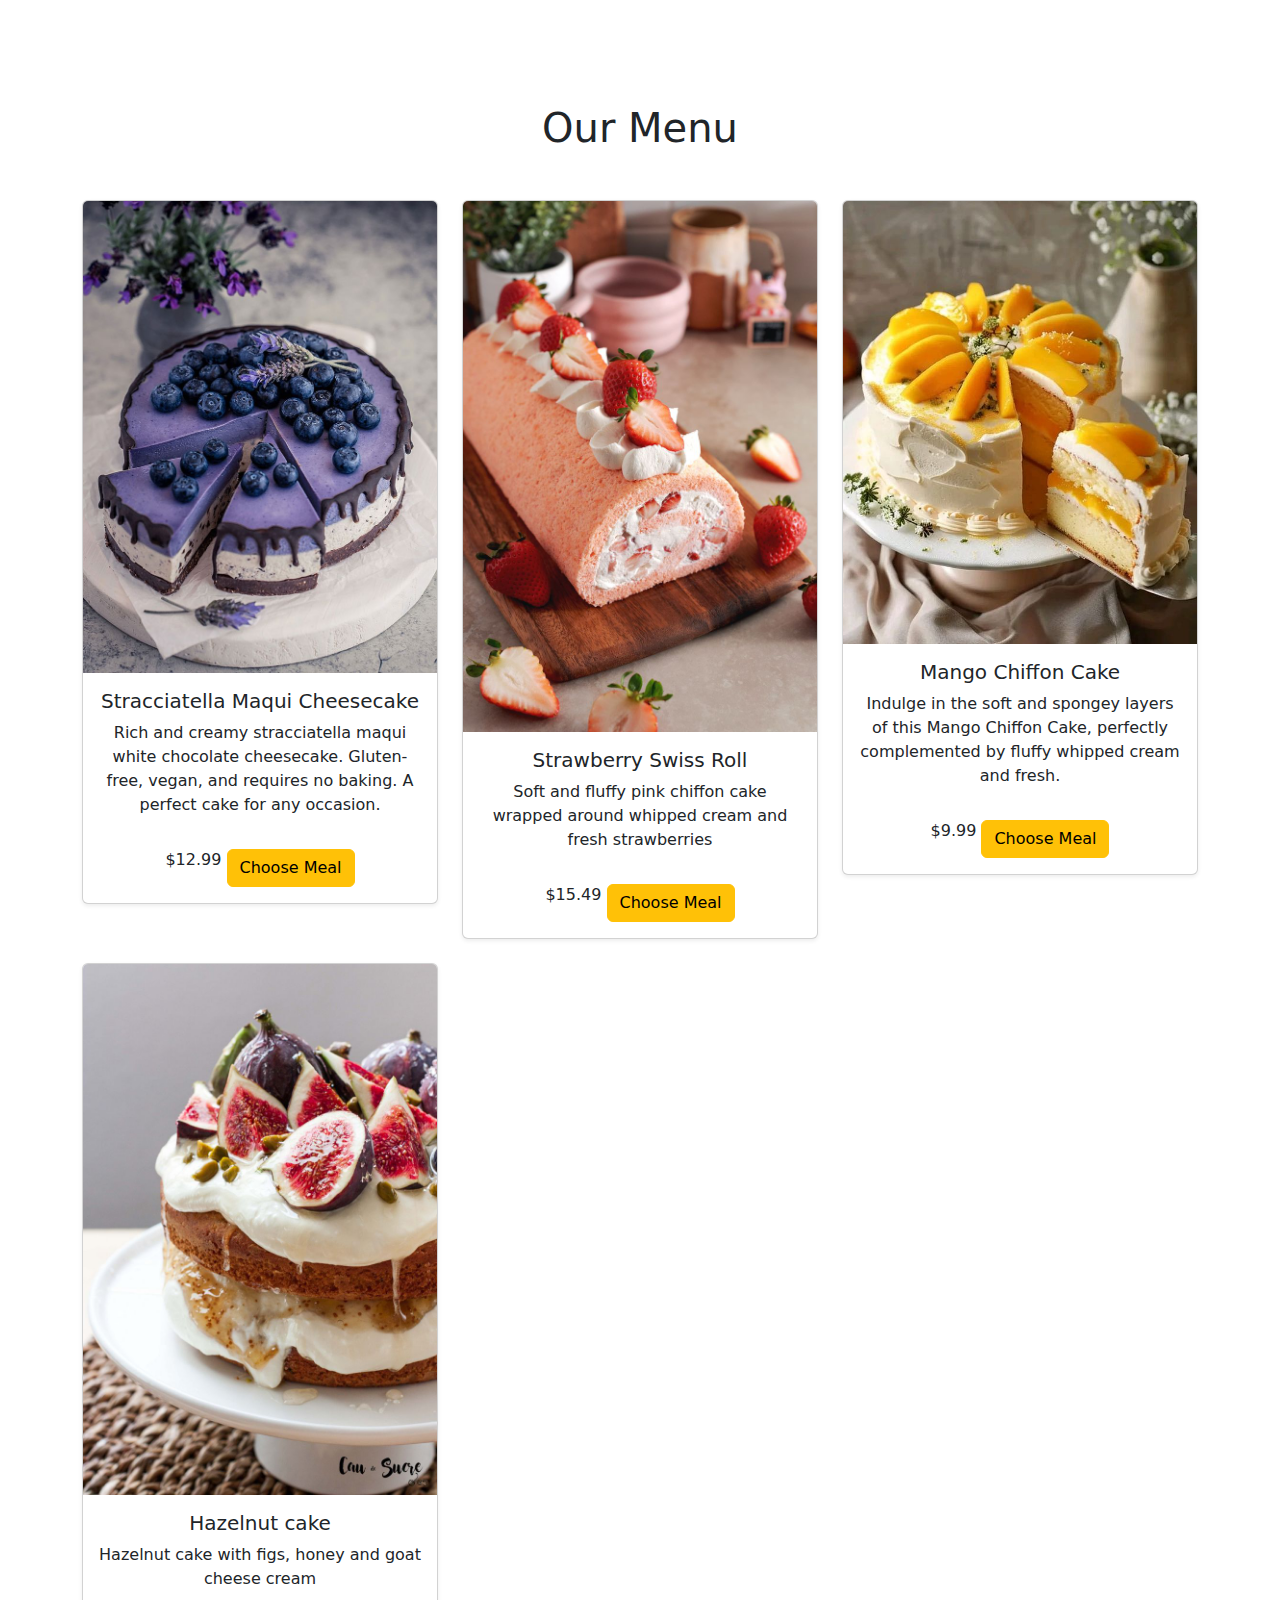
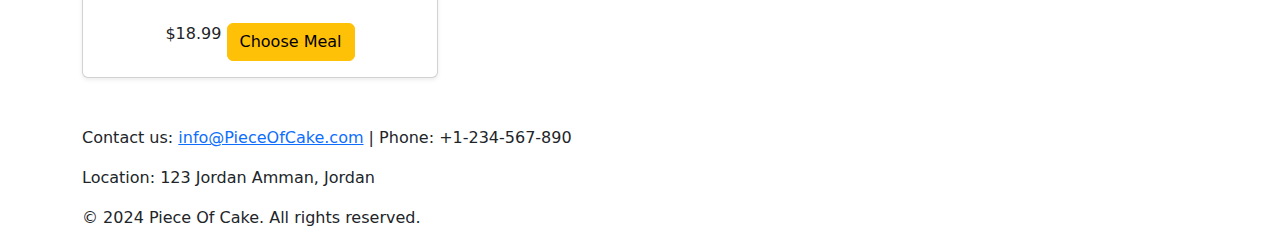
==== menu.HTML @ ee9a26aa "first commit" ====
<!DOCTYPE html>
<html lang="en">
<head>
    <meta charset="UTF-8">
    <meta name="viewport" content="width=device-width, initial-scale=1.0">
    <title>Restaurant Menu</title>
    <link href="https://cdn.jsdelivr.net/npm/bootstrap@5.3.0-alpha3/dist/css/bootstrap.min.css" rel="stylesheet">
    <link rel="stylesheet" href="./style.css">
    <link rel="stylesheet" href="./menu.css">
</head>
<body>
    <nav class="navbar navbar-expand-lg navbar-dark">
        <div class="container-fluid">
            <a class="navbar-brand" href="./index.html">Piece Of Cake</a>
            <button class="navbar-toggler" type="button" data-bs-toggle="collapse" data-bs-target="#navbarNav" aria-controls="navbarNav" aria-expanded="false" aria-label="Toggle navigation">
                <span class="navbar-toggler-icon"></span>
            </button>
            <div class="collapse navbar-collapse" id="navbarNav">
                <ul class="navbar-nav ms-auto">
                    <li class="nav-item">
                        <a class="nav-link" href="./index.html">Home</a>
                    </li>
                    <li class="nav-item">
                        <a class="nav-link" href="./menu.HTML">Menu</a>
                    </li>
                    <li class="nav-item">
                        <a class="nav-link" href="./contact.HTML">Contact</a>
                    </li>
                </ul>
            </div>
        </div>
    </nav>

    <section class="menu-section py-5">
        <div class="container">
            <h1 class="text-center mb-5">Our Menu</h1>

            <div class="row g-4">
                <div class="col-md-4">
                    <div class="card shadow-sm">
                        <img src="./blu.jpg" class="card-img-top" alt="Delicious Pasta">
                        <div class="card-body text-center">
                            <h5 class="card-title">Stracciatella Maqui Cheesecake</h5>
                            <p class="card-text">Rich and creamy stracciatella maqui white chocolate cheesecake. Gluten-free, vegan, and requires no baking. A perfect cake for any occasion.</p>
                            <span class="price">$12.99</span>
                            <button class="btn btn-warning mt-3">Choose Meal</button>
                        </div>
                    </div>
                </div>

                <div class="col-md-4">
                    <div class="card shadow-sm">
                        <img src="./strw.jpg" class="card-img-top" alt="Grilled Chicken">
                        <div class="card-body text-center">
                            <h5 class="card-title">Strawberry Swiss Roll</h5>
                            <p class="card-text">Soft and fluffy pink chiffon cake wrapped around whipped cream and fresh strawberries</p>
                            <span class="price">$15.49</span>
                            <button class="btn btn-warning mt-3">Choose Meal</button>
                        </div>
                    </div>
                </div>

                <div class="col-md-4">
                    <div class="card shadow-sm">
                        <img src="./mango.jpg" class="card-img-top" alt="Veggie Salad">
                        <div class="card-body text-center">
                            <h5 class="card-title">
                                Mango Chiffon Cake</h5>
                            <p class="card-text">Indulge in the soft and spongey layers of this Mango Chiffon Cake, perfectly complemented by fluffy whipped cream and fresh.</p>
                            <span class="price">$9.99</span>
                            <button class="btn btn-warning mt-3">Choose Meal</button>
                        </div>
                    </div>
                </div>

                <div class="col-md-4">
                    <div class="card shadow-sm">
                        <img src="./hazel.jpg" class="card-img-top" alt="Steak with Fries">
                        <div class="card-body text-center">
                            <h5 class="card-title">Hazelnut cake</h5>
                            <p class="card-text">
                                Hazelnut cake with figs, honey and goat cheese cream
                                </p>
                            <span class="price">$18.99</span>
                            <button class="btn btn-warning mt-3">Choose Meal</button>
                        </div>
                    </div>
                </div>
            </div>
        </div>
    </section>

    <footer>
        <div class="container">
            <p>Contact us: <a href="mailto:info@PieceOfCake.com">info@PieceOfCake.com</a> | Phone: +1-234-567-890</p>
            <p>Location: 123 Jordan Amman, Jordan</p>
            <p>&copy; 2024 Piece Of Cake. All rights reserved.</p>
        </div>
    </footer>

    <script src="https://cdn.jsdelivr.net/npm/bootstrap@5.3.0-alpha3/dist/js/bootstrap.bundle.min.js"></script>
<script> 

 
const prices = document.querySelectorAll('.price');
prices.forEach(price => {
    price.addEventListener('mouseover', function() {
        price.style.fontSize = '1.5rem'; 
    });

    price.addEventListener('mouseout', function() {
        price.style.fontSize = '1.2rem'; 
    });
});

const buttons = document.querySelectorAll('.btn');
buttons.forEach(button => {
    button.addEventListener('click', function() {
        const card = button.closest('.card');
        const img = card.querySelector('.card-img-top');
        img.src = './change.jpg'; 
    });
});

</script>

</body>
</html>
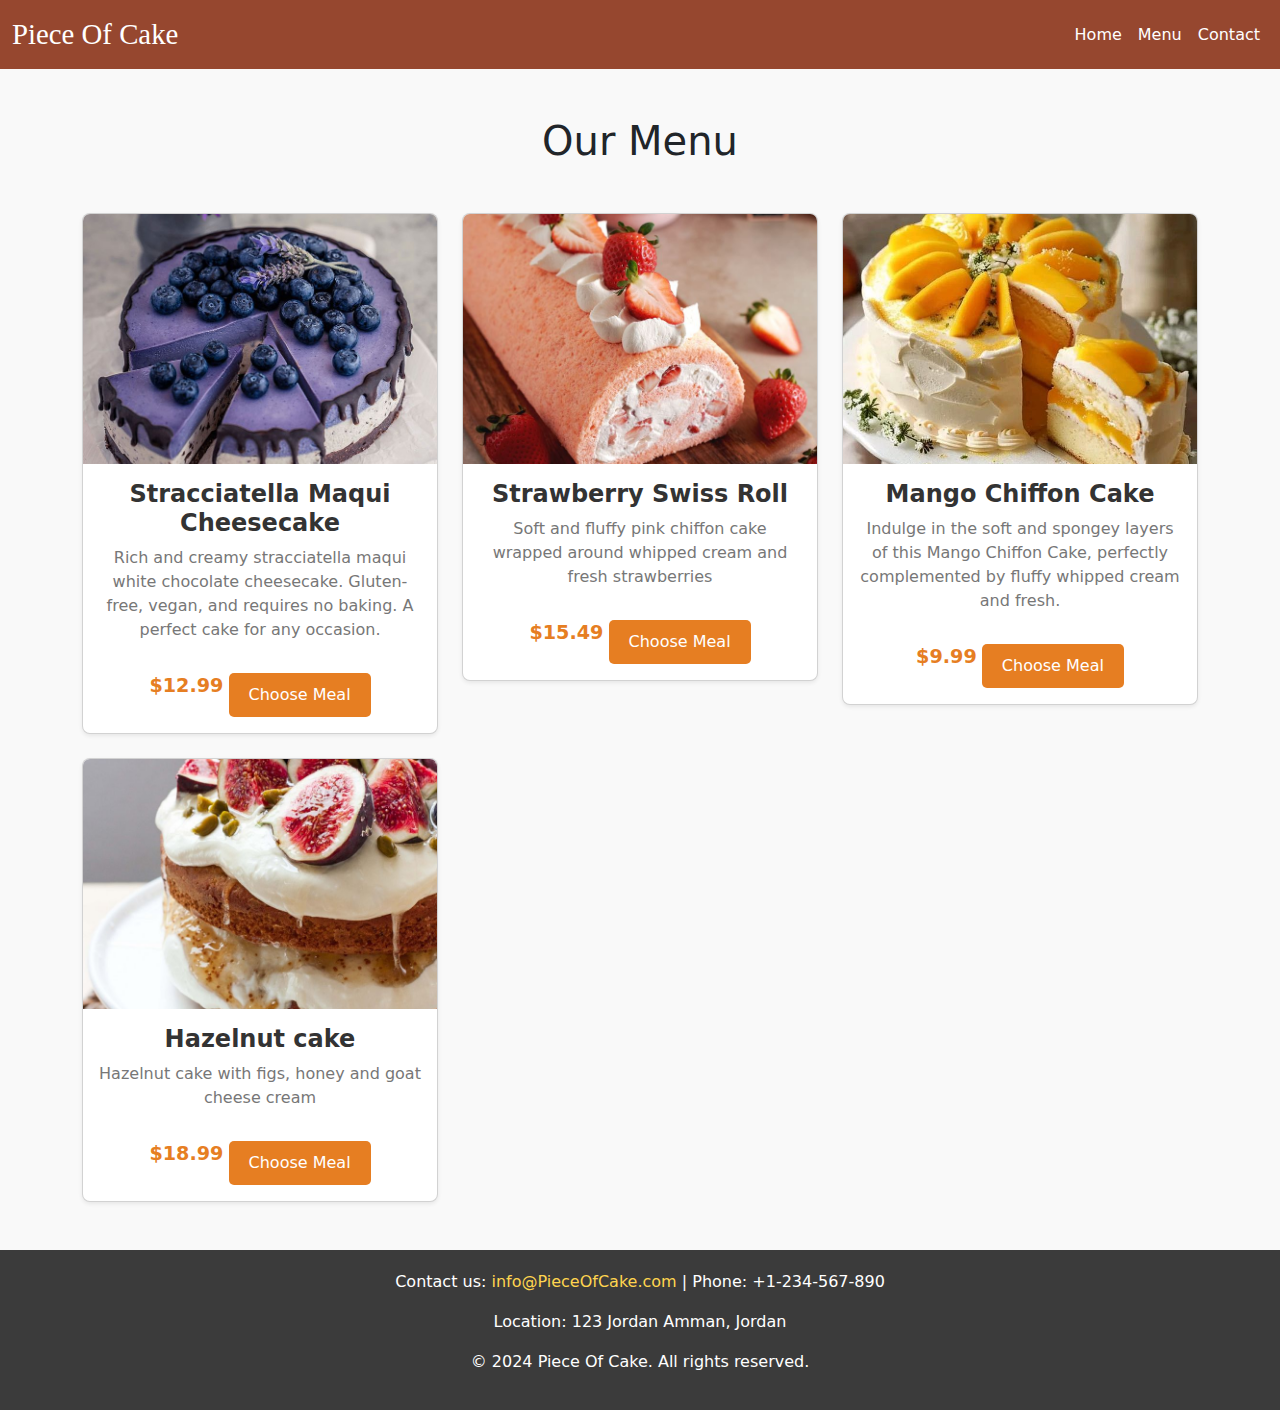
==== commit 1cf51317: "Update menu.HTML" ====
--- a/menu.HTML
+++ b/menu.HTML
@@ -5,7 +5,7 @@
     <meta name="viewport" content="width=device-width, initial-scale=1.0">
     <title>Restaurant Menu</title>
     <link href="https://cdn.jsdelivr.net/npm/bootstrap@5.3.0-alpha3/dist/css/bootstrap.min.css" rel="stylesheet">
-    <link rel="stylesheet" href="./style.css">
+    <link rel="stylesheet" href="./style.Css">
     <link rel="stylesheet" href="./menu.css">
 </head>
 <body>
--- a/style.Css
+++ b/style.Css
@@ -0,0 +1,130 @@
+.navbar {
+    background-color: #8e391fed; 
+}
+.navbar-brand {
+    font-family: 'Georgia', serif;
+    font-size: 1.8rem;
+    color: #fff;
+}
+.navbar-nav .nav-link {
+    color: #fff;
+    font-size: 1rem;
+}
+.navbar-nav .nav-link:hover {
+    color: #ffd54f;
+}
+.navbar-toggler-icon {
+    background-image: url("data:image/svg+xml,%3csvg xmlns='http://www.w3.org/2000/svg' viewBox='0 0 30 30'%3e%3cpath stroke='rgba%28255, 255, 255, 0.5%29' stroke-width='2' d='M4 7h22M4 15h22M4 23h22'/%3e%3c/svg%3e");
+}
+footer {
+    background-color: #333333f5;
+    color: #fff;
+    padding: 20px 0;
+    text-align: center;
+}
+footer a {
+    color: #ffd54f;
+    text-decoration: none;
+}
+footer a:hover {
+    text-decoration: underline;
+}
+
+
+
+/*home*******************/
+
+.carousel-inner img {
+    width: 100%;
+    height: 400px;
+    object-fit: cover;
+}
+.welcome-message {
+    text-align: center;
+    font-size: 2rem;
+    margin: 20px 0;
+    color: #8e391fed;
+}
+.description {
+    text-align: center;
+    margin: 20px;
+}
+
+/*********************/
+
+.menu-section {
+    background-color: #f9f9f9;
+    padding-top: 50px;
+}
+
+.menu-section .card {
+    border-radius: 8px;
+    overflow: hidden;
+    box-shadow: 0 4px 12px rgba(0, 0, 0, 0.1);
+    transition: transform 0.3s ease;
+}
+
+.menu-section .card:hover {
+    transform: translateY(-5px);
+    box-shadow: 0 6px 15px rgba(0, 0, 0, 0.15);
+}
+
+.menu-section .card-img-top {
+    width: 100%;
+    height: 250px;
+    object-fit: cover; 
+}
+
+.menu-section .card-body {
+    text-align: center;
+}
+
+.menu-section .card-title {
+    font-size: 1.5rem;
+    font-weight: bold;
+    color: #333;
+}
+
+.menu-section .card-text {
+    font-size: 1rem;
+    color: #777;
+    margin-bottom: 15px;
+}
+
+.menu-section .price {
+    font-size: 1.2rem;
+    font-weight: bold;
+    color: #e67e22;
+}
+
+.menu-section .btn {
+    background-color: #e67e22;
+    color: white;
+    font-size: 1rem;
+    padding: 10px 20px;
+    border: none;
+    border-radius: 5px;
+    transition: background-color 0.3s ease;
+}
+
+.menu-section .btn:hover {
+    background-color: #d35400;
+}
+
+footer {
+    background-color: #333333f5;
+    color: #fff;
+    padding: 20px 0;
+    text-align: center;
+}
+
+footer a {
+    color: #ffd54f;
+    text-decoration: none;
+}
+
+footer a:hover {
+    text-decoration: underline;
+}
+
+
